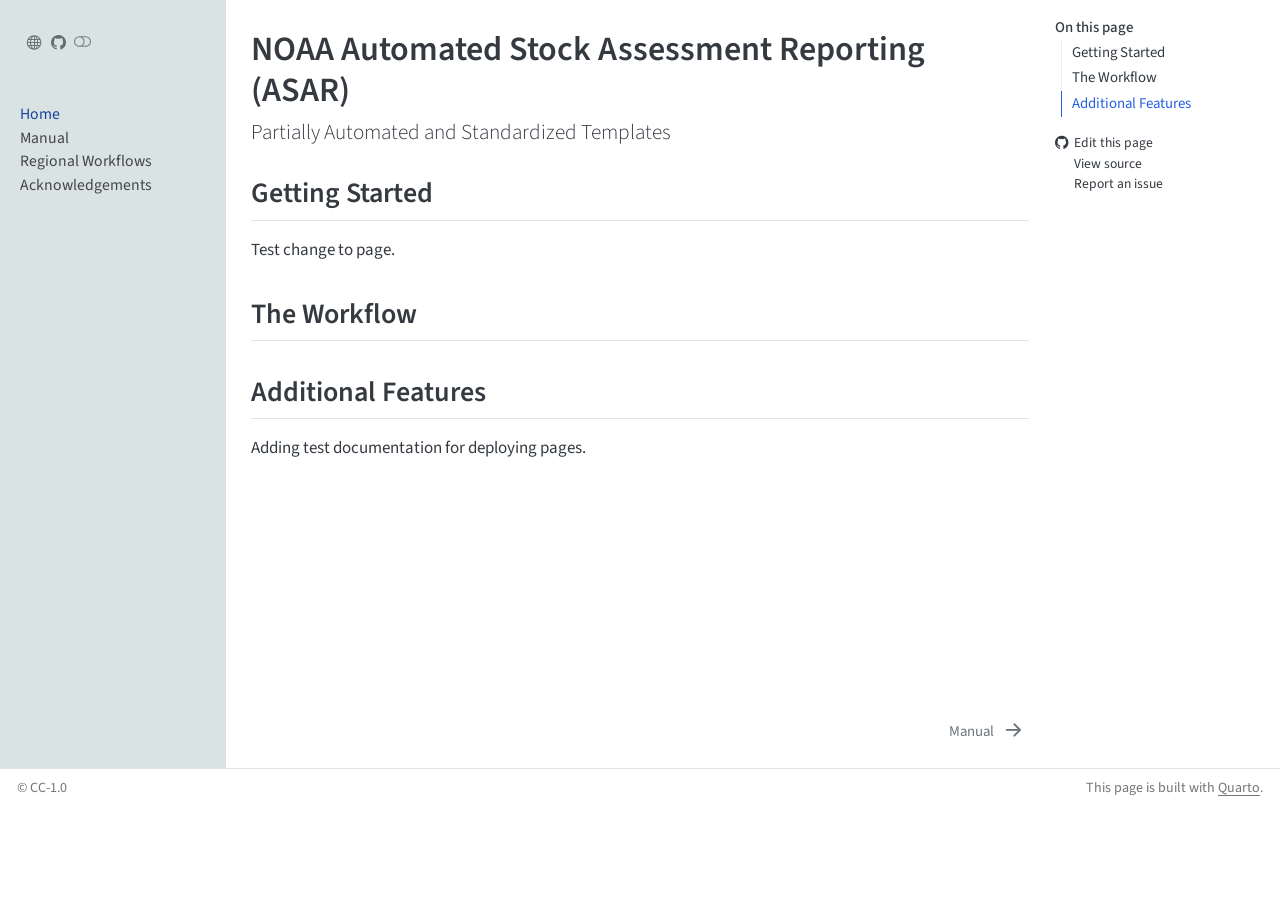
==== index.html @ cc192e30 "Add details for gh pages" ====
<!DOCTYPE html>
<html xmlns="http://www.w3.org/1999/xhtml" lang="en" xml:lang="en"><head>

<meta charset="utf-8">
<meta name="generator" content="quarto-1.4.549">

<meta name="viewport" content="width=device-width, initial-scale=1.0, user-scalable=yes">


<title>ASAR - NOAA Automated Stock Assessment Reporting (ASAR)</title>
<style>
code{white-space: pre-wrap;}
span.smallcaps{font-variant: small-caps;}
div.columns{display: flex; gap: min(4vw, 1.5em);}
div.column{flex: auto; overflow-x: auto;}
div.hanging-indent{margin-left: 1.5em; text-indent: -1.5em;}
ul.task-list{list-style: none;}
ul.task-list li input[type="checkbox"] {
  width: 0.8em;
  margin: 0 0.8em 0.2em -1em; /* quarto-specific, see https://github.com/quarto-dev/quarto-cli/issues/4556 */ 
  vertical-align: middle;
}
</style>


<script src="site_libs/quarto-nav/quarto-nav.js"></script>
<script src="site_libs/clipboard/clipboard.min.js"></script>
<script src="site_libs/quarto-search/autocomplete.umd.js"></script>
<script src="site_libs/quarto-search/fuse.min.js"></script>
<script src="site_libs/quarto-search/quarto-search.js"></script>
<meta name="quarto:offset" content="./">
<link href="./content/manual.html" rel="next">
<link href="./website/favicon.ico" rel="icon">
<script src="site_libs/quarto-html/quarto.js"></script>
<script src="site_libs/quarto-html/popper.min.js"></script>
<script src="site_libs/quarto-html/tippy.umd.min.js"></script>
<script src="site_libs/quarto-html/anchor.min.js"></script>
<link href="site_libs/quarto-html/tippy.css" rel="stylesheet">
<link href="site_libs/quarto-html/quarto-syntax-highlighting.css" rel="stylesheet" class="quarto-color-scheme" id="quarto-text-highlighting-styles">
<link href="site_libs/quarto-html/quarto-syntax-highlighting-dark.css" rel="prefetch" class="quarto-color-scheme quarto-color-alternate" id="quarto-text-highlighting-styles">
<script src="site_libs/bootstrap/bootstrap.min.js"></script>
<link href="site_libs/bootstrap/bootstrap-icons.css" rel="stylesheet">
<link href="site_libs/bootstrap/bootstrap.min.css" rel="stylesheet" class="quarto-color-scheme" id="quarto-bootstrap" data-mode="light">
<link href="site_libs/bootstrap/bootstrap-dark.min.css" rel="prefetch" class="quarto-color-scheme quarto-color-alternate" id="quarto-bootstrap" data-mode="dark">
<script id="quarto-search-options" type="application/json">{
  "location": "sidebar",
  "copy-button": false,
  "collapse-after": 3,
  "panel-placement": "start",
  "type": "textbox",
  "limit": 50,
  "keyboard-shortcut": [
    "f",
    "/",
    "s"
  ],
  "show-item-context": false,
  "language": {
    "search-no-results-text": "No results",
    "search-matching-documents-text": "matching documents",
    "search-copy-link-title": "Copy link to search",
    "search-hide-matches-text": "Hide additional matches",
    "search-more-match-text": "more match in this document",
    "search-more-matches-text": "more matches in this document",
    "search-clear-button-title": "Clear",
    "search-text-placeholder": "",
    "search-detached-cancel-button-title": "Cancel",
    "search-submit-button-title": "Submit",
    "search-label": "Search"
  }
}</script>


</head>

<body class="nav-sidebar docked">

<div id="quarto-search-results"></div>
  <header id="quarto-header" class="headroom fixed-top">
  <nav class="quarto-secondary-nav">
    <div class="container-fluid d-flex">
      <button type="button" class="quarto-btn-toggle btn" data-bs-toggle="collapse" data-bs-target=".quarto-sidebar-collapse-item" aria-controls="quarto-sidebar" aria-expanded="false" aria-label="Toggle sidebar navigation" onclick="if (window.quartoToggleHeadroom) { window.quartoToggleHeadroom(); }">
        <i class="bi bi-layout-text-sidebar-reverse"></i>
      </button>
        <nav class="quarto-page-breadcrumbs" aria-label="breadcrumb"><ol class="breadcrumb"><li class="breadcrumb-item"><a href="./index.html">Home</a></li></ol></nav>
        <a class="flex-grow-1" role="button" data-bs-toggle="collapse" data-bs-target=".quarto-sidebar-collapse-item" aria-controls="quarto-sidebar" aria-expanded="false" aria-label="Toggle sidebar navigation" onclick="if (window.quartoToggleHeadroom) { window.quartoToggleHeadroom(); }">      
        </a>
      <button type="button" class="btn quarto-search-button" aria-label="" onclick="window.quartoOpenSearch();">
        <i class="bi bi-search"></i>
      </button>
    </div>
  </nav>
</header>
<!-- content -->
<div id="quarto-content" class="quarto-container page-columns page-rows-contents page-layout-full">
<!-- sidebar -->
  <nav id="quarto-sidebar" class="sidebar collapse collapse-horizontal quarto-sidebar-collapse-item sidebar-navigation docked overflow-auto">
    <div class="pt-lg-2 mt-2 text-left sidebar-header">
      <a href="./index.html" class="sidebar-logo-link">
      <img src="https://raw.githubusercontent.com/nmfs-opensci/assets/main/logo/nmfs-opensci-logo3.png" alt="" class="sidebar-logo py-0 d-lg-inline d-none">
      </a>
      <div class="sidebar-tools-main tools-wide">
    <a href="https://nmfs-opensci.github.io" title="NMFS Open Science" class="quarto-navigation-tool px-1" aria-label="NMFS Open Science"><i class="bi bi-globe"></i></a>
    <a href="https://github.com/nmfs-opensci" title="NMFS OpenSci" class="quarto-navigation-tool px-1" aria-label="NMFS OpenSci"><i class="bi bi-github"></i></a>
  <a href="" class="quarto-color-scheme-toggle quarto-navigation-tool  px-1" onclick="window.quartoToggleColorScheme(); return false;" title="Toggle dark mode"><i class="bi"></i></a>
</div>
      </div>
        <div class="mt-2 flex-shrink-0 align-items-center">
        <div class="sidebar-search">
        <div id="quarto-search" class="" title="Search"></div>
        </div>
        </div>
    <div class="sidebar-menu-container"> 
    <ul class="list-unstyled mt-1">
        <li class="sidebar-item">
  <div class="sidebar-item-container"> 
  <a href="./index.html" class="sidebar-item-text sidebar-link active">
 <span class="menu-text">Home</span></a>
  </div>
</li>
        <li class="sidebar-item">
  <div class="sidebar-item-container"> 
  <a href="./content/manual.html" class="sidebar-item-text sidebar-link">
 <span class="menu-text">Manual</span></a>
  </div>
</li>
        <li class="sidebar-item">
  <div class="sidebar-item-container"> 
  <a href="./content/regional_workflows.html" class="sidebar-item-text sidebar-link">
 <span class="menu-text">Regional Workflows</span></a>
  </div>
</li>
        <li class="sidebar-item">
  <div class="sidebar-item-container"> 
  <a href="./content/acknowledgements.html" class="sidebar-item-text sidebar-link">
 <span class="menu-text">Acknowledgements</span></a>
  </div>
</li>
    </ul>
    </div>
</nav>
<div id="quarto-sidebar-glass" class="quarto-sidebar-collapse-item" data-bs-toggle="collapse" data-bs-target=".quarto-sidebar-collapse-item"></div>
<!-- margin-sidebar -->
    <div id="quarto-margin-sidebar" class="sidebar margin-sidebar">
        <nav id="TOC" role="doc-toc" class="toc-active">
    <h2 id="toc-title">On this page</h2>
   
  <ul>
  <li><a href="#getting-started" id="toc-getting-started" class="nav-link active" data-scroll-target="#getting-started">Getting Started</a></li>
  <li><a href="#the-workflow" id="toc-the-workflow" class="nav-link" data-scroll-target="#the-workflow">The Workflow</a></li>
  <li><a href="#additional-features" id="toc-additional-features" class="nav-link" data-scroll-target="#additional-features">Additional Features</a></li>
  </ul>
<div class="toc-actions"><ul><li><a href="https://github.com/Schiano-NOAA/ASAR/edit/main/index.qmd" class="toc-action"><i class="bi bi-github"></i>Edit this page</a></li><li><a href="https://github.com/Schiano-NOAA/ASAR/blob/main/index.qmd" class="toc-action"><i class="bi empty"></i>View source</a></li><li><a href="https://github.com/Schiano-NOAA/ASAR/issues/new" class="toc-action"><i class="bi empty"></i>Report an issue</a></li></ul></div></nav>
    </div>
<!-- main -->
<main class="content column-body" id="quarto-document-content">

<header id="title-block-header" class="quarto-title-block default">
<div class="quarto-title">
<h1 class="title">NOAA Automated Stock Assessment Reporting (ASAR)</h1>
<p class="subtitle lead">Partially Automated and Standardized Templates</p>
</div>



<div class="quarto-title-meta column-body">

    
  
    
  </div>
  


</header>


<section id="getting-started" class="level2">
<h2 class="anchored" data-anchor-id="getting-started">Getting Started</h2>
<p>Test change to page.</p>
</section>
<section id="the-workflow" class="level2">
<h2 class="anchored" data-anchor-id="the-workflow">The Workflow</h2>
</section>
<section id="additional-features" class="level2">
<h2 class="anchored" data-anchor-id="additional-features">Additional Features</h2>
<p>Adding test documentation for deploying pages.</p>


</section>

</main> <!-- /main -->
<script id="quarto-html-after-body" type="application/javascript">
window.document.addEventListener("DOMContentLoaded", function (event) {
  const toggleBodyColorMode = (bsSheetEl) => {
    const mode = bsSheetEl.getAttribute("data-mode");
    const bodyEl = window.document.querySelector("body");
    if (mode === "dark") {
      bodyEl.classList.add("quarto-dark");
      bodyEl.classList.remove("quarto-light");
    } else {
      bodyEl.classList.add("quarto-light");
      bodyEl.classList.remove("quarto-dark");
    }
  }
  const toggleBodyColorPrimary = () => {
    const bsSheetEl = window.document.querySelector("link#quarto-bootstrap");
    if (bsSheetEl) {
      toggleBodyColorMode(bsSheetEl);
    }
  }
  toggleBodyColorPrimary();  
  const disableStylesheet = (stylesheets) => {
    for (let i=0; i < stylesheets.length; i++) {
      const stylesheet = stylesheets[i];
      stylesheet.rel = 'prefetch';
    }
  }
  const enableStylesheet = (stylesheets) => {
    for (let i=0; i < stylesheets.length; i++) {
      const stylesheet = stylesheets[i];
      stylesheet.rel = 'stylesheet';
    }
  }
  const manageTransitions = (selector, allowTransitions) => {
    const els = window.document.querySelectorAll(selector);
    for (let i=0; i < els.length; i++) {
      const el = els[i];
      if (allowTransitions) {
        el.classList.remove('notransition');
      } else {
        el.classList.add('notransition');
      }
    }
  }
  const toggleGiscusIfUsed = (isAlternate, darkModeDefault) => {
    const baseTheme = document.querySelector('#giscus-base-theme')?.value ?? 'light';
    const alternateTheme = document.querySelector('#giscus-alt-theme')?.value ?? 'dark';
    let newTheme = '';
    if(darkModeDefault) {
      newTheme = isAlternate ? baseTheme : alternateTheme;
    } else {
      newTheme = isAlternate ? alternateTheme : baseTheme;
    }
    const changeGiscusTheme = () => {
      // From: https://github.com/giscus/giscus/issues/336
      const sendMessage = (message) => {
        const iframe = document.querySelector('iframe.giscus-frame');
        if (!iframe) return;
        iframe.contentWindow.postMessage({ giscus: message }, 'https://giscus.app');
      }
      sendMessage({
        setConfig: {
          theme: newTheme
        }
      });
    }
    const isGiscussLoaded = window.document.querySelector('iframe.giscus-frame') !== null;
    if (isGiscussLoaded) {
      changeGiscusTheme();
    }
  }
  const toggleColorMode = (alternate) => {
    // Switch the stylesheets
    const alternateStylesheets = window.document.querySelectorAll('link.quarto-color-scheme.quarto-color-alternate');
    manageTransitions('#quarto-margin-sidebar .nav-link', false);
    if (alternate) {
      enableStylesheet(alternateStylesheets);
      for (const sheetNode of alternateStylesheets) {
        if (sheetNode.id === "quarto-bootstrap") {
          toggleBodyColorMode(sheetNode);
        }
      }
    } else {
      disableStylesheet(alternateStylesheets);
      toggleBodyColorPrimary();
    }
    manageTransitions('#quarto-margin-sidebar .nav-link', true);
    // Switch the toggles
    const toggles = window.document.querySelectorAll('.quarto-color-scheme-toggle');
    for (let i=0; i < toggles.length; i++) {
      const toggle = toggles[i];
      if (toggle) {
        if (alternate) {
          toggle.classList.add("alternate");     
        } else {
          toggle.classList.remove("alternate");
        }
      }
    }
    // Hack to workaround the fact that safari doesn't
    // properly recolor the scrollbar when toggling (#1455)
    if (navigator.userAgent.indexOf('Safari') > 0 && navigator.userAgent.indexOf('Chrome') == -1) {
      manageTransitions("body", false);
      window.scrollTo(0, 1);
      setTimeout(() => {
        window.scrollTo(0, 0);
        manageTransitions("body", true);
      }, 40);  
    }
  }
  const isFileUrl = () => { 
    return window.location.protocol === 'file:';
  }
  const hasAlternateSentinel = () => {  
    let styleSentinel = getColorSchemeSentinel();
    if (styleSentinel !== null) {
      return styleSentinel === "alternate";
    } else {
      return false;
    }
  }
  const setStyleSentinel = (alternate) => {
    const value = alternate ? "alternate" : "default";
    if (!isFileUrl()) {
      window.localStorage.setItem("quarto-color-scheme", value);
    } else {
      localAlternateSentinel = value;
    }
  }
  const getColorSchemeSentinel = () => {
    if (!isFileUrl()) {
      const storageValue = window.localStorage.getItem("quarto-color-scheme");
      return storageValue != null ? storageValue : localAlternateSentinel;
    } else {
      return localAlternateSentinel;
    }
  }
  const darkModeDefault = false;
  let localAlternateSentinel = darkModeDefault ? 'alternate' : 'default';
  // Dark / light mode switch
  window.quartoToggleColorScheme = () => {
    // Read the current dark / light value 
    let toAlternate = !hasAlternateSentinel();
    toggleColorMode(toAlternate);
    setStyleSentinel(toAlternate);
    toggleGiscusIfUsed(toAlternate, darkModeDefault);
  };
  // Ensure there is a toggle, if there isn't float one in the top right
  if (window.document.querySelector('.quarto-color-scheme-toggle') === null) {
    const a = window.document.createElement('a');
    a.classList.add('top-right');
    a.classList.add('quarto-color-scheme-toggle');
    a.href = "";
    a.onclick = function() { try { window.quartoToggleColorScheme(); } catch {} return false; };
    const i = window.document.createElement("i");
    i.classList.add('bi');
    a.appendChild(i);
    window.document.body.appendChild(a);
  }
  // Switch to dark mode if need be
  if (hasAlternateSentinel()) {
    toggleColorMode(true);
  } else {
    toggleColorMode(false);
  }
  const icon = "";
  const anchorJS = new window.AnchorJS();
  anchorJS.options = {
    placement: 'right',
    icon: icon
  };
  anchorJS.add('.anchored');
  const isCodeAnnotation = (el) => {
    for (const clz of el.classList) {
      if (clz.startsWith('code-annotation-')) {                     
        return true;
      }
    }
    return false;
  }
  const clipboard = new window.ClipboardJS('.code-copy-button', {
    text: function(trigger) {
      const codeEl = trigger.previousElementSibling.cloneNode(true);
      for (const childEl of codeEl.children) {
        if (isCodeAnnotation(childEl)) {
          childEl.remove();
        }
      }
      return codeEl.innerText;
    }
  });
  clipboard.on('success', function(e) {
    // button target
    const button = e.trigger;
    // don't keep focus
    button.blur();
    // flash "checked"
    button.classList.add('code-copy-button-checked');
    var currentTitle = button.getAttribute("title");
    button.setAttribute("title", "Copied!");
    let tooltip;
    if (window.bootstrap) {
      button.setAttribute("data-bs-toggle", "tooltip");
      button.setAttribute("data-bs-placement", "left");
      button.setAttribute("data-bs-title", "Copied!");
      tooltip = new bootstrap.Tooltip(button, 
        { trigger: "manual", 
          customClass: "code-copy-button-tooltip",
          offset: [0, -8]});
      tooltip.show();    
    }
    setTimeout(function() {
      if (tooltip) {
        tooltip.hide();
        button.removeAttribute("data-bs-title");
        button.removeAttribute("data-bs-toggle");
        button.removeAttribute("data-bs-placement");
      }
      button.setAttribute("title", currentTitle);
      button.classList.remove('code-copy-button-checked');
    }, 1000);
    // clear code selection
    e.clearSelection();
  });
  function tippyHover(el, contentFn, onTriggerFn, onUntriggerFn) {
    const config = {
      allowHTML: true,
      maxWidth: 500,
      delay: 100,
      arrow: false,
      appendTo: function(el) {
          return el.parentElement;
      },
      interactive: true,
      interactiveBorder: 10,
      theme: 'quarto',
      placement: 'bottom-start',
    };
    if (contentFn) {
      config.content = contentFn;
    }
    if (onTriggerFn) {
      config.onTrigger = onTriggerFn;
    }
    if (onUntriggerFn) {
      config.onUntrigger = onUntriggerFn;
    }
    window.tippy(el, config); 
  }
  const noterefs = window.document.querySelectorAll('a[role="doc-noteref"]');
  for (var i=0; i<noterefs.length; i++) {
    const ref = noterefs[i];
    tippyHover(ref, function() {
      // use id or data attribute instead here
      let href = ref.getAttribute('data-footnote-href') || ref.getAttribute('href');
      try { href = new URL(href).hash; } catch {}
      const id = href.replace(/^#\/?/, "");
      const note = window.document.getElementById(id);
      return note.innerHTML;
    });
  }
  const xrefs = window.document.querySelectorAll('a.quarto-xref');
  const processXRef = (id, note) => {
    // Strip column container classes
    const stripColumnClz = (el) => {
      el.classList.remove("page-full", "page-columns");
      if (el.children) {
        for (const child of el.children) {
          stripColumnClz(child);
        }
      }
    }
    stripColumnClz(note)
    if (id === null || id.startsWith('sec-')) {
      // Special case sections, only their first couple elements
      const container = document.createElement("div");
      if (note.children && note.children.length > 2) {
        container.appendChild(note.children[0].cloneNode(true));
        for (let i = 1; i < note.children.length; i++) {
          const child = note.children[i];
          if (child.tagName === "P" && child.innerText === "") {
            continue;
          } else {
            container.appendChild(child.cloneNode(true));
            break;
          }
        }
        if (window.Quarto?.typesetMath) {
          window.Quarto.typesetMath(container);
        }
        return container.innerHTML
      } else {
        if (window.Quarto?.typesetMath) {
          window.Quarto.typesetMath(note);
        }
        return note.innerHTML;
      }
    } else {
      // Remove any anchor links if they are present
      const anchorLink = note.querySelector('a.anchorjs-link');
      if (anchorLink) {
        anchorLink.remove();
      }
      if (window.Quarto?.typesetMath) {
        window.Quarto.typesetMath(note);
      }
      // TODO in 1.5, we should make sure this works without a callout special case
      if (note.classList.contains("callout")) {
        return note.outerHTML;
      } else {
        return note.innerHTML;
      }
    }
  }
  for (var i=0; i<xrefs.length; i++) {
    const xref = xrefs[i];
    tippyHover(xref, undefined, function(instance) {
      instance.disable();
      let url = xref.getAttribute('href');
      let hash = undefined; 
      if (url.startsWith('#')) {
        hash = url;
      } else {
        try { hash = new URL(url).hash; } catch {}
      }
      if (hash) {
        const id = hash.replace(/^#\/?/, "");
        const note = window.document.getElementById(id);
        if (note !== null) {
          try {
            const html = processXRef(id, note.cloneNode(true));
            instance.setContent(html);
          } finally {
            instance.enable();
            instance.show();
          }
        } else {
          // See if we can fetch this
          fetch(url.split('#')[0])
          .then(res => res.text())
          .then(html => {
            const parser = new DOMParser();
            const htmlDoc = parser.parseFromString(html, "text/html");
            const note = htmlDoc.getElementById(id);
            if (note !== null) {
              const html = processXRef(id, note);
              instance.setContent(html);
            } 
          }).finally(() => {
            instance.enable();
            instance.show();
          });
        }
      } else {
        // See if we can fetch a full url (with no hash to target)
        // This is a special case and we should probably do some content thinning / targeting
        fetch(url)
        .then(res => res.text())
        .then(html => {
          const parser = new DOMParser();
          const htmlDoc = parser.parseFromString(html, "text/html");
          const note = htmlDoc.querySelector('main.content');
          if (note !== null) {
            // This should only happen for chapter cross references
            // (since there is no id in the URL)
            // remove the first header
            if (note.children.length > 0 && note.children[0].tagName === "HEADER") {
              note.children[0].remove();
            }
            const html = processXRef(null, note);
            instance.setContent(html);
          } 
        }).finally(() => {
          instance.enable();
          instance.show();
        });
      }
    }, function(instance) {
    });
  }
      let selectedAnnoteEl;
      const selectorForAnnotation = ( cell, annotation) => {
        let cellAttr = 'data-code-cell="' + cell + '"';
        let lineAttr = 'data-code-annotation="' +  annotation + '"';
        const selector = 'span[' + cellAttr + '][' + lineAttr + ']';
        return selector;
      }
      const selectCodeLines = (annoteEl) => {
        const doc = window.document;
        const targetCell = annoteEl.getAttribute("data-target-cell");
        const targetAnnotation = annoteEl.getAttribute("data-target-annotation");
        const annoteSpan = window.document.querySelector(selectorForAnnotation(targetCell, targetAnnotation));
        const lines = annoteSpan.getAttribute("data-code-lines").split(",");
        const lineIds = lines.map((line) => {
          return targetCell + "-" + line;
        })
        let top = null;
        let height = null;
        let parent = null;
        if (lineIds.length > 0) {
            //compute the position of the single el (top and bottom and make a div)
            const el = window.document.getElementById(lineIds[0]);
            top = el.offsetTop;
            height = el.offsetHeight;
            parent = el.parentElement.parentElement;
          if (lineIds.length > 1) {
            const lastEl = window.document.getElementById(lineIds[lineIds.length - 1]);
            const bottom = lastEl.offsetTop + lastEl.offsetHeight;
            height = bottom - top;
          }
          if (top !== null && height !== null && parent !== null) {
            // cook up a div (if necessary) and position it 
            let div = window.document.getElementById("code-annotation-line-highlight");
            if (div === null) {
              div = window.document.createElement("div");
              div.setAttribute("id", "code-annotation-line-highlight");
              div.style.position = 'absolute';
              parent.appendChild(div);
            }
            div.style.top = top - 2 + "px";
            div.style.height = height + 4 + "px";
            div.style.left = 0;
            let gutterDiv = window.document.getElementById("code-annotation-line-highlight-gutter");
            if (gutterDiv === null) {
              gutterDiv = window.document.createElement("div");
              gutterDiv.setAttribute("id", "code-annotation-line-highlight-gutter");
              gutterDiv.style.position = 'absolute';
              const codeCell = window.document.getElementById(targetCell);
              const gutter = codeCell.querySelector('.code-annotation-gutter');
              gutter.appendChild(gutterDiv);
            }
            gutterDiv.style.top = top - 2 + "px";
            gutterDiv.style.height = height + 4 + "px";
          }
          selectedAnnoteEl = annoteEl;
        }
      };
      const unselectCodeLines = () => {
        const elementsIds = ["code-annotation-line-highlight", "code-annotation-line-highlight-gutter"];
        elementsIds.forEach((elId) => {
          const div = window.document.getElementById(elId);
          if (div) {
            div.remove();
          }
        });
        selectedAnnoteEl = undefined;
      };
        // Handle positioning of the toggle
    window.addEventListener(
      "resize",
      throttle(() => {
        elRect = undefined;
        if (selectedAnnoteEl) {
          selectCodeLines(selectedAnnoteEl);
        }
      }, 10)
    );
    function throttle(fn, ms) {
    let throttle = false;
    let timer;
      return (...args) => {
        if(!throttle) { // first call gets through
            fn.apply(this, args);
            throttle = true;
        } else { // all the others get throttled
            if(timer) clearTimeout(timer); // cancel #2
            timer = setTimeout(() => {
              fn.apply(this, args);
              timer = throttle = false;
            }, ms);
        }
      };
    }
      // Attach click handler to the DT
      const annoteDls = window.document.querySelectorAll('dt[data-target-cell]');
      for (const annoteDlNode of annoteDls) {
        annoteDlNode.addEventListener('click', (event) => {
          const clickedEl = event.target;
          if (clickedEl !== selectedAnnoteEl) {
            unselectCodeLines();
            const activeEl = window.document.querySelector('dt[data-target-cell].code-annotation-active');
            if (activeEl) {
              activeEl.classList.remove('code-annotation-active');
            }
            selectCodeLines(clickedEl);
            clickedEl.classList.add('code-annotation-active');
          } else {
            // Unselect the line
            unselectCodeLines();
            clickedEl.classList.remove('code-annotation-active');
          }
        });
      }
  const findCites = (el) => {
    const parentEl = el.parentElement;
    if (parentEl) {
      const cites = parentEl.dataset.cites;
      if (cites) {
        return {
          el,
          cites: cites.split(' ')
        };
      } else {
        return findCites(el.parentElement)
      }
    } else {
      return undefined;
    }
  };
  var bibliorefs = window.document.querySelectorAll('a[role="doc-biblioref"]');
  for (var i=0; i<bibliorefs.length; i++) {
    const ref = bibliorefs[i];
    const citeInfo = findCites(ref);
    if (citeInfo) {
      tippyHover(citeInfo.el, function() {
        var popup = window.document.createElement('div');
        citeInfo.cites.forEach(function(cite) {
          var citeDiv = window.document.createElement('div');
          citeDiv.classList.add('hanging-indent');
          citeDiv.classList.add('csl-entry');
          var biblioDiv = window.document.getElementById('ref-' + cite);
          if (biblioDiv) {
            citeDiv.innerHTML = biblioDiv.innerHTML;
          }
          popup.appendChild(citeDiv);
        });
        return popup.innerHTML;
      });
    }
  }
});
</script>
<nav class="page-navigation column-body">
  <div class="nav-page nav-page-previous">
  </div>
  <div class="nav-page nav-page-next">
      <a href="./content/manual.html" class="pagination-link" aria-label="Manual">
        <span class="nav-page-text">Manual</span> <i class="bi bi-arrow-right-short"></i>
      </a>
  </div>
</nav>
</div> <!-- /content -->
<footer class="footer">
  <div class="nav-footer">
    <div class="nav-footer-left">
<p>© CC-1.0</p>
</div>   
    <div class="nav-footer-center">
      &nbsp;
    <div class="toc-actions d-sm-block d-md-none"><ul><li><a href="https://github.com/Schiano-NOAA/ASAR/edit/main/index.qmd" class="toc-action"><i class="bi bi-github"></i>Edit this page</a></li><li><a href="https://github.com/Schiano-NOAA/ASAR/blob/main/index.qmd" class="toc-action"><i class="bi empty"></i>View source</a></li><li><a href="https://github.com/Schiano-NOAA/ASAR/issues/new" class="toc-action"><i class="bi empty"></i>Report an issue</a></li></ul></div></div>
    <div class="nav-footer-right">
<p>This page is built with <a href="https://quarto.org/">Quarto</a>.</p>
</div>
  </div>
</footer>




</body></html>
---- site_libs/quarto-html/tippy.css ----
.tippy-box[data-animation=fade][data-state=hidden]{opacity:0}[data-tippy-root]{max-width:calc(100vw - 10px)}.tippy-box{position:relative;background-color:#333;color:#fff;border-radius:4px;font-size:14px;line-height:1.4;white-space:normal;outline:0;transition-property:transform,visibility,opacity}.tippy-box[data-placement^=top]>.tippy-arrow{bottom:0}.tippy-box[data-placement^=top]>.tippy-arrow:before{bottom:-7px;left:0;border-width:8px 8px 0;border-top-color:initial;transform-origin:center top}.tippy-box[data-placement^=bottom]>.tippy-arrow{top:0}.tippy-box[data-placement^=bottom]>.tippy-arrow:before{top:-7px;left:0;border-width:0 8px 8px;border-bottom-color:initial;transform-origin:center bottom}.tippy-box[data-placement^=left]>.tippy-arrow{right:0}.tippy-box[data-placement^=left]>.tippy-arrow:before{border-width:8px 0 8px 8px;border-left-color:initial;right:-7px;transform-origin:center left}.tippy-box[data-placement^=right]>.tippy-arrow{left:0}.tippy-box[data-placement^=right]>.tippy-arrow:before{left:-7px;border-width:8px 8px 8px 0;border-right-color:initial;transform-origin:center right}.tippy-box[data-inertia][data-state=visible]{transition-timing-function:cubic-bezier(.54,1.5,.38,1.11)}.tippy-arrow{width:16px;height:16px;color:#333}.tippy-arrow:before{content:"";position:absolute;border-color:transparent;border-style:solid}.tippy-content{position:relative;padding:5px 9px;z-index:1}
---- site_libs/quarto-html/quarto-syntax-highlighting.css ----
/* quarto syntax highlight colors */
:root {
  --quarto-hl-ot-color: #003B4F;
  --quarto-hl-at-color: #657422;
  --quarto-hl-ss-color: #20794D;
  --quarto-hl-an-color: #5E5E5E;
  --quarto-hl-fu-color: #4758AB;
  --quarto-hl-st-color: #20794D;
  --quarto-hl-cf-color: #003B4F;
  --quarto-hl-op-color: #5E5E5E;
  --quarto-hl-er-color: #AD0000;
  --quarto-hl-bn-color: #AD0000;
  --quarto-hl-al-color: #AD0000;
  --quarto-hl-va-color: #111111;
  --quarto-hl-bu-color: inherit;
  --quarto-hl-ex-color: inherit;
  --quarto-hl-pp-color: #AD0000;
  --quarto-hl-in-color: #5E5E5E;
  --quarto-hl-vs-color: #20794D;
  --quarto-hl-wa-color: #5E5E5E;
  --quarto-hl-do-color: #5E5E5E;
  --quarto-hl-im-color: #00769E;
  --quarto-hl-ch-color: #20794D;
  --quarto-hl-dt-color: #AD0000;
  --quarto-hl-fl-color: #AD0000;
  --quarto-hl-co-color: #5E5E5E;
  --quarto-hl-cv-color: #5E5E5E;
  --quarto-hl-cn-color: #8f5902;
  --quarto-hl-sc-color: #5E5E5E;
  --quarto-hl-dv-color: #AD0000;
  --quarto-hl-kw-color: #003B4F;
}

/* other quarto variables */
:root {
  --quarto-font-monospace: SFMono-Regular, Menlo, Monaco, Consolas, "Liberation Mono", "Courier New", monospace;
}

pre > code.sourceCode > span {
  color: #003B4F;
}

code span {
  color: #003B4F;
}

code.sourceCode > span {
  color: #003B4F;
}

div.sourceCode,
div.sourceCode pre.sourceCode {
  color: #003B4F;
}

code span.ot {
  color: #003B4F;
  font-style: inherit;
}

code span.at {
  color: #657422;
  font-style: inherit;
}

code span.ss {
  color: #20794D;
  font-style: inherit;
}

code span.an {
  color: #5E5E5E;
  font-style: inherit;
}

code span.fu {
  color: #4758AB;
  font-style: inherit;
}

code span.st {
  color: #20794D;
  font-style: inherit;
}

code span.cf {
  color: #003B4F;
  font-style: inherit;
}

code span.op {
  color: #5E5E5E;
  font-style: inherit;
}

code span.er {
  color: #AD0000;
  font-style: inherit;
}

code span.bn {
  color: #AD0000;
  font-style: inherit;
}

code span.al {
  color: #AD0000;
  font-style: inherit;
}

code span.va {
  color: #111111;
  font-style: inherit;
}

code span.bu {
  font-style: inherit;
}

code span.ex {
  font-style: inherit;
}

code span.pp {
  color: #AD0000;
  font-style: inherit;
}

code span.in {
  color: #5E5E5E;
  font-style: inherit;
}

code span.vs {
  color: #20794D;
  font-style: inherit;
}

code span.wa {
  color: #5E5E5E;
  font-style: italic;
}

code span.do {
  color: #5E5E5E;
  font-style: italic;
}

code span.im {
  color: #00769E;
  font-style: inherit;
}

code span.ch {
  color: #20794D;
  font-style: inherit;
}

code span.dt {
  color: #AD0000;
  font-style: inherit;
}

code span.fl {
  color: #AD0000;
  font-style: inherit;
}

code span.co {
  color: #5E5E5E;
  font-style: inherit;
}

code span.cv {
  color: #5E5E5E;
  font-style: italic;
}

code span.cn {
  color: #8f5902;
  font-style: inherit;
}

code span.sc {
  color: #5E5E5E;
  font-style: inherit;
}

code span.dv {
  color: #AD0000;
  font-style: inherit;
}

code span.kw {
  color: #003B4F;
  font-style: inherit;
}

.prevent-inlining {
  content: "</";
}

/*# sourceMappingURL=debc5d5d77c3f9108843748ff7464032.css.map */
---- site_libs/quarto-html/quarto-syntax-highlighting-dark.css ----
/* quarto syntax highlight colors */
:root {
  --quarto-hl-al-color: #f07178;
  --quarto-hl-an-color: #d4d0ab;
  --quarto-hl-at-color: #00e0e0;
  --quarto-hl-bn-color: #d4d0ab;
  --quarto-hl-bu-color: #abe338;
  --quarto-hl-ch-color: #abe338;
  --quarto-hl-co-color: #f8f8f2;
  --quarto-hl-cv-color: #ffd700;
  --quarto-hl-cn-color: #ffd700;
  --quarto-hl-cf-color: #ffa07a;
  --quarto-hl-dt-color: #ffa07a;
  --quarto-hl-dv-color: #d4d0ab;
  --quarto-hl-do-color: #f8f8f2;
  --quarto-hl-er-color: #f07178;
  --quarto-hl-ex-color: #00e0e0;
  --quarto-hl-fl-color: #d4d0ab;
  --quarto-hl-fu-color: #ffa07a;
  --quarto-hl-im-color: #abe338;
  --quarto-hl-in-color: #d4d0ab;
  --quarto-hl-kw-color: #ffa07a;
  --quarto-hl-op-color: #ffa07a;
  --quarto-hl-ot-color: #00e0e0;
  --quarto-hl-pp-color: #dcc6e0;
  --quarto-hl-re-color: #00e0e0;
  --quarto-hl-sc-color: #abe338;
  --quarto-hl-ss-color: #abe338;
  --quarto-hl-st-color: #abe338;
  --quarto-hl-va-color: #00e0e0;
  --quarto-hl-vs-color: #abe338;
  --quarto-hl-wa-color: #dcc6e0;
}

/* other quarto variables */
:root {
  --quarto-font-monospace: SFMono-Regular, Menlo, Monaco, Consolas, "Liberation Mono", "Courier New", monospace;
}

code span.al {
  background-color: #2a0f15;
  font-weight: bold;
  color: #f07178;
}

code span.an {
  color: #d4d0ab;
}

code span.at {
  color: #00e0e0;
}

code span.bn {
  color: #d4d0ab;
}

code span.bu {
  color: #abe338;
}

code span.ch {
  color: #abe338;
}

code span.co {
  font-style: italic;
  color: #f8f8f2;
}

code span.cv {
  color: #ffd700;
}

code span.cn {
  color: #ffd700;
}

code span.cf {
  font-weight: bold;
  color: #ffa07a;
}

code span.dt {
  color: #ffa07a;
}

code span.dv {
  color: #d4d0ab;
}

code span.do {
  color: #f8f8f2;
}

code span.er {
  color: #f07178;
  text-decoration: underline;
}

code span.ex {
  font-weight: bold;
  color: #00e0e0;
}

code span.fl {
  color: #d4d0ab;
}

code span.fu {
  color: #ffa07a;
}

code span.im {
  color: #abe338;
}

code span.in {
  color: #d4d0ab;
}

code span.kw {
  font-weight: bold;
  color: #ffa07a;
}

pre > code.sourceCode > span {
  color: #f8f8f2;
}

code span {
  color: #f8f8f2;
}

code.sourceCode > span {
  color: #f8f8f2;
}

div.sourceCode,
div.sourceCode pre.sourceCode {
  color: #f8f8f2;
}

code span.op {
  color: #ffa07a;
}

code span.ot {
  color: #00e0e0;
}

code span.pp {
  color: #dcc6e0;
}

code span.re {
  background-color: #f8f8f2;
  color: #00e0e0;
}

code span.sc {
  color: #abe338;
}

code span.ss {
  color: #abe338;
}

code span.st {
  color: #abe338;
}

code span.va {
  color: #00e0e0;
}

code span.vs {
  color: #abe338;
}

code span.wa {
  color: #dcc6e0;
}

.prevent-inlining {
  content: "</";
}

/*# sourceMappingURL=935a306eefa94366c21e1a970dddb765.css.map */
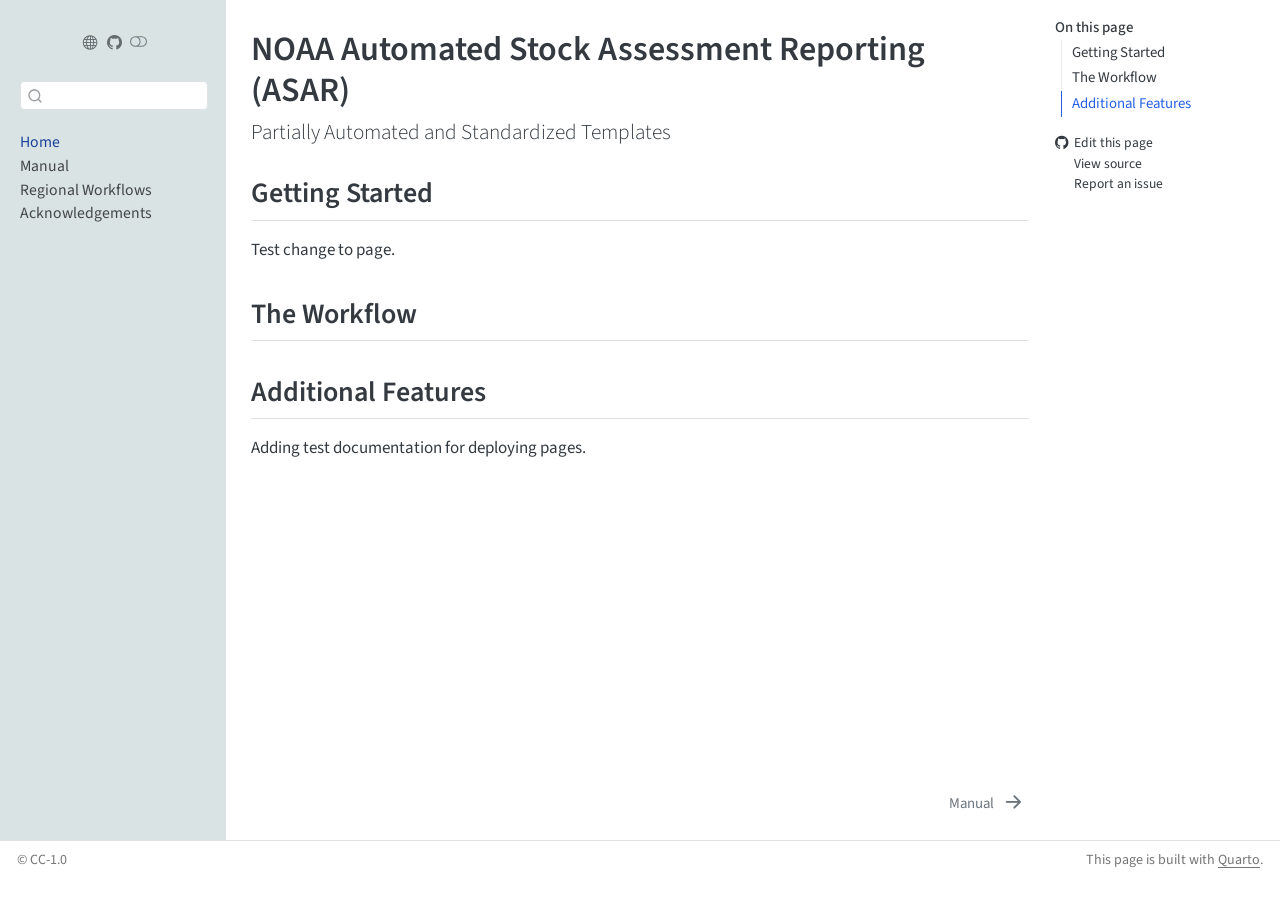
==== commit da773db8: "Built site for gh-pages" ====
--- a/index.html
+++ b/index.html
@@ -2,7 +2,7 @@
 <html xmlns="http://www.w3.org/1999/xhtml" lang="en" xml:lang="en"><head>
 
 <meta charset="utf-8">
-<meta name="generator" content="quarto-1.4.549">
+<meta name="generator" content="quarto-1.4.554">
 
 <meta name="viewport" content="width=device-width, initial-scale=1.0, user-scalable=yes">
 
@@ -95,13 +95,13 @@
 <div id="quarto-content" class="quarto-container page-columns page-rows-contents page-layout-full">
 <!-- sidebar -->
   <nav id="quarto-sidebar" class="sidebar collapse collapse-horizontal quarto-sidebar-collapse-item sidebar-navigation docked overflow-auto">
-    <div class="pt-lg-2 mt-2 text-left sidebar-header">
+    <div class="pt-lg-2 mt-2 text-center sidebar-header">
       <a href="./index.html" class="sidebar-logo-link">
-      <img src="https://raw.githubusercontent.com/nmfs-opensci/assets/main/logo/nmfs-opensci-logo3.png" alt="" class="sidebar-logo py-0 d-lg-inline d-none">
+      <img src="./content/images/&quot;NOAA_FISHERIES_logoH.png&quot;" alt="" class="sidebar-logo py-0 d-lg-inline d-none">
       </a>
       <div class="sidebar-tools-main tools-wide">
-    <a href="https://nmfs-opensci.github.io" title="NMFS Open Science" class="quarto-navigation-tool px-1" aria-label="NMFS Open Science"><i class="bi bi-globe"></i></a>
-    <a href="https://github.com/nmfs-opensci" title="NMFS OpenSci" class="quarto-navigation-tool px-1" aria-label="NMFS OpenSci"><i class="bi bi-github"></i></a>
+    <a href="./schiano-noaa.github.io/ASAR/" title="Stock Assessment Report Templates" class="quarto-navigation-tool px-1" aria-label="Stock Assessment Report Templates"><i class="bi bi-globe"></i></a>
+    <a href="https://github.com/Schiano-NOAA/ASAR" title="ASAR" class="quarto-navigation-tool px-1" aria-label="ASAR"><i class="bi bi-github"></i></a>
   <a href="" class="quarto-color-scheme-toggle quarto-navigation-tool  px-1" onclick="window.quartoToggleColorScheme(); return false;" title="Toggle dark mode"><i class="bi"></i></a>
 </div>
       </div>
@@ -413,6 +413,24 @@
     // clear code selection
     e.clearSelection();
   });
+    var localhostRegex = new RegExp(/^(?:http|https):\/\/localhost\:?[0-9]*\//);
+    var mailtoRegex = new RegExp(/^mailto:/);
+      var filterRegex = new RegExp("https:\/\/schiano-noaa\.github\.io\/ASAR");
+    var isInternal = (href) => {
+        return filterRegex.test(href) || localhostRegex.test(href) || mailtoRegex.test(href);
+    }
+    // Inspect non-navigation links and adorn them if external
+ 	var links = window.document.querySelectorAll('a[href]:not(.nav-link):not(.navbar-brand):not(.toc-action):not(.sidebar-link):not(.sidebar-item-toggle):not(.pagination-link):not(.no-external):not([aria-hidden]):not(.dropdown-item):not(.quarto-navigation-tool)');
+    for (var i=0; i<links.length; i++) {
+      const link = links[i];
+      if (!isInternal(link.href)) {
+        // undo the damage that might have been done by quarto-nav.js in the case of
+        // links that we want to consider external
+        if (link.dataset.originalHref !== undefined) {
+          link.href = link.dataset.originalHref;
+        }
+      }
+    }
   function tippyHover(el, contentFn, onTriggerFn, onUntriggerFn) {
     const config = {
       allowHTML: true,
@@ -447,7 +465,11 @@
       try { href = new URL(href).hash; } catch {}
       const id = href.replace(/^#\/?/, "");
       const note = window.document.getElementById(id);
-      return note.innerHTML;
+      if (note) {
+        return note.innerHTML;
+      } else {
+        return "";
+      }
     });
   }
   const xrefs = window.document.querySelectorAll('a.quarto-xref');
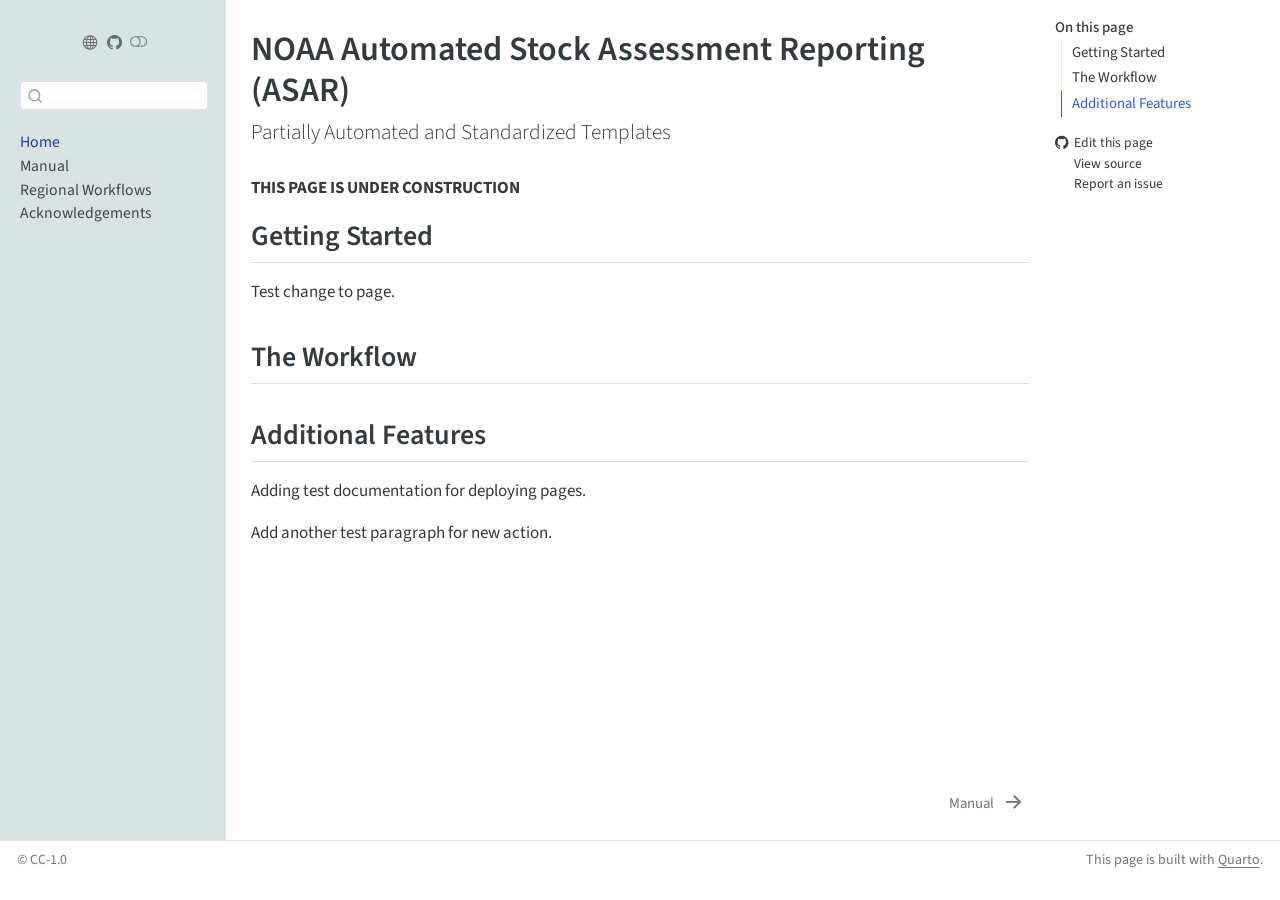
==== commit 01b72346: "Built site for gh-pages" ====
--- a/index.html
+++ b/index.html
@@ -175,6 +175,7 @@
 </header>
 
 
+<p><strong>THIS PAGE IS UNDER CONSTRUCTION</strong></p>
 <section id="getting-started" class="level2">
 <h2 class="anchored" data-anchor-id="getting-started">Getting Started</h2>
 <p>Test change to page.</p>
@@ -185,6 +186,7 @@
 <section id="additional-features" class="level2">
 <h2 class="anchored" data-anchor-id="additional-features">Additional Features</h2>
 <p>Adding test documentation for deploying pages.</p>
+<p>Add another test paragraph for new action.</p>
 
 
 </section>
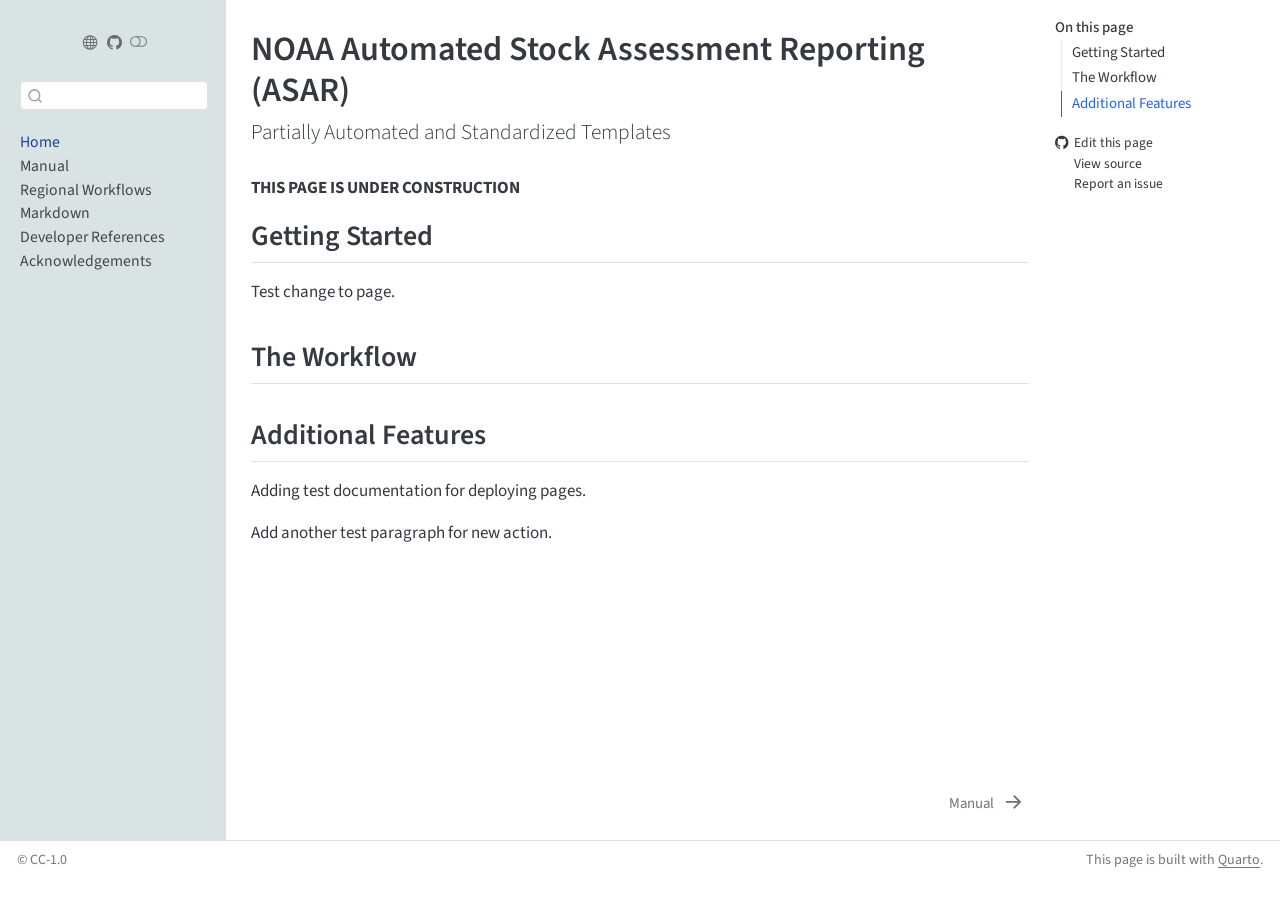
==== commit 4e7b2d29: "Built site for gh-pages" ====
--- a/index.html
+++ b/index.html
@@ -128,6 +128,18 @@
   <div class="sidebar-item-container"> 
   <a href="./content/regional_workflows.html" class="sidebar-item-text sidebar-link">
  <span class="menu-text">Regional Workflows</span></a>
+  </div>
+</li>
+        <li class="sidebar-item">
+  <div class="sidebar-item-container"> 
+  <a href="./content/markdown_notation.html" class="sidebar-item-text sidebar-link">
+ <span class="menu-text">Markdown</span></a>
+  </div>
+</li>
+        <li class="sidebar-item">
+  <div class="sidebar-item-container"> 
+  <a href="./content/developer_reference.html" class="sidebar-item-text sidebar-link">
+ <span class="menu-text">Developer References</span></a>
   </div>
 </li>
         <li class="sidebar-item">
